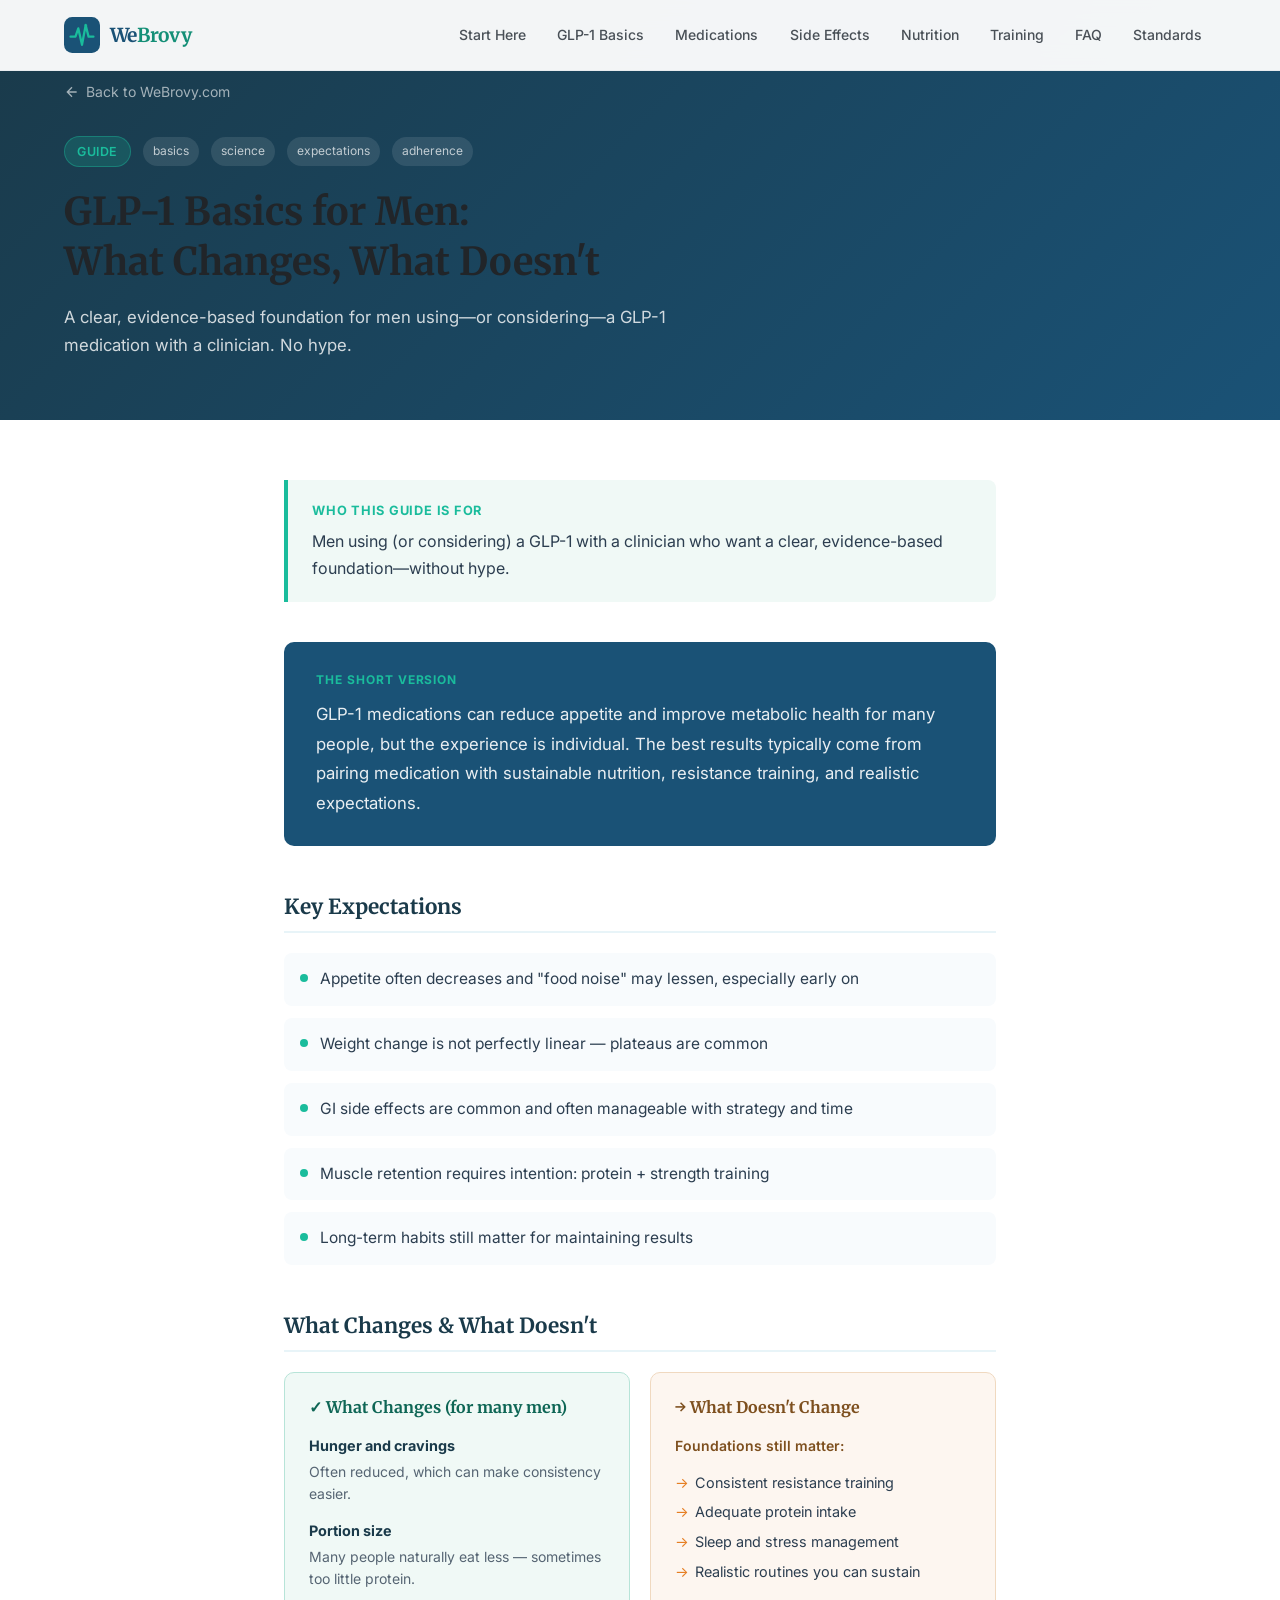
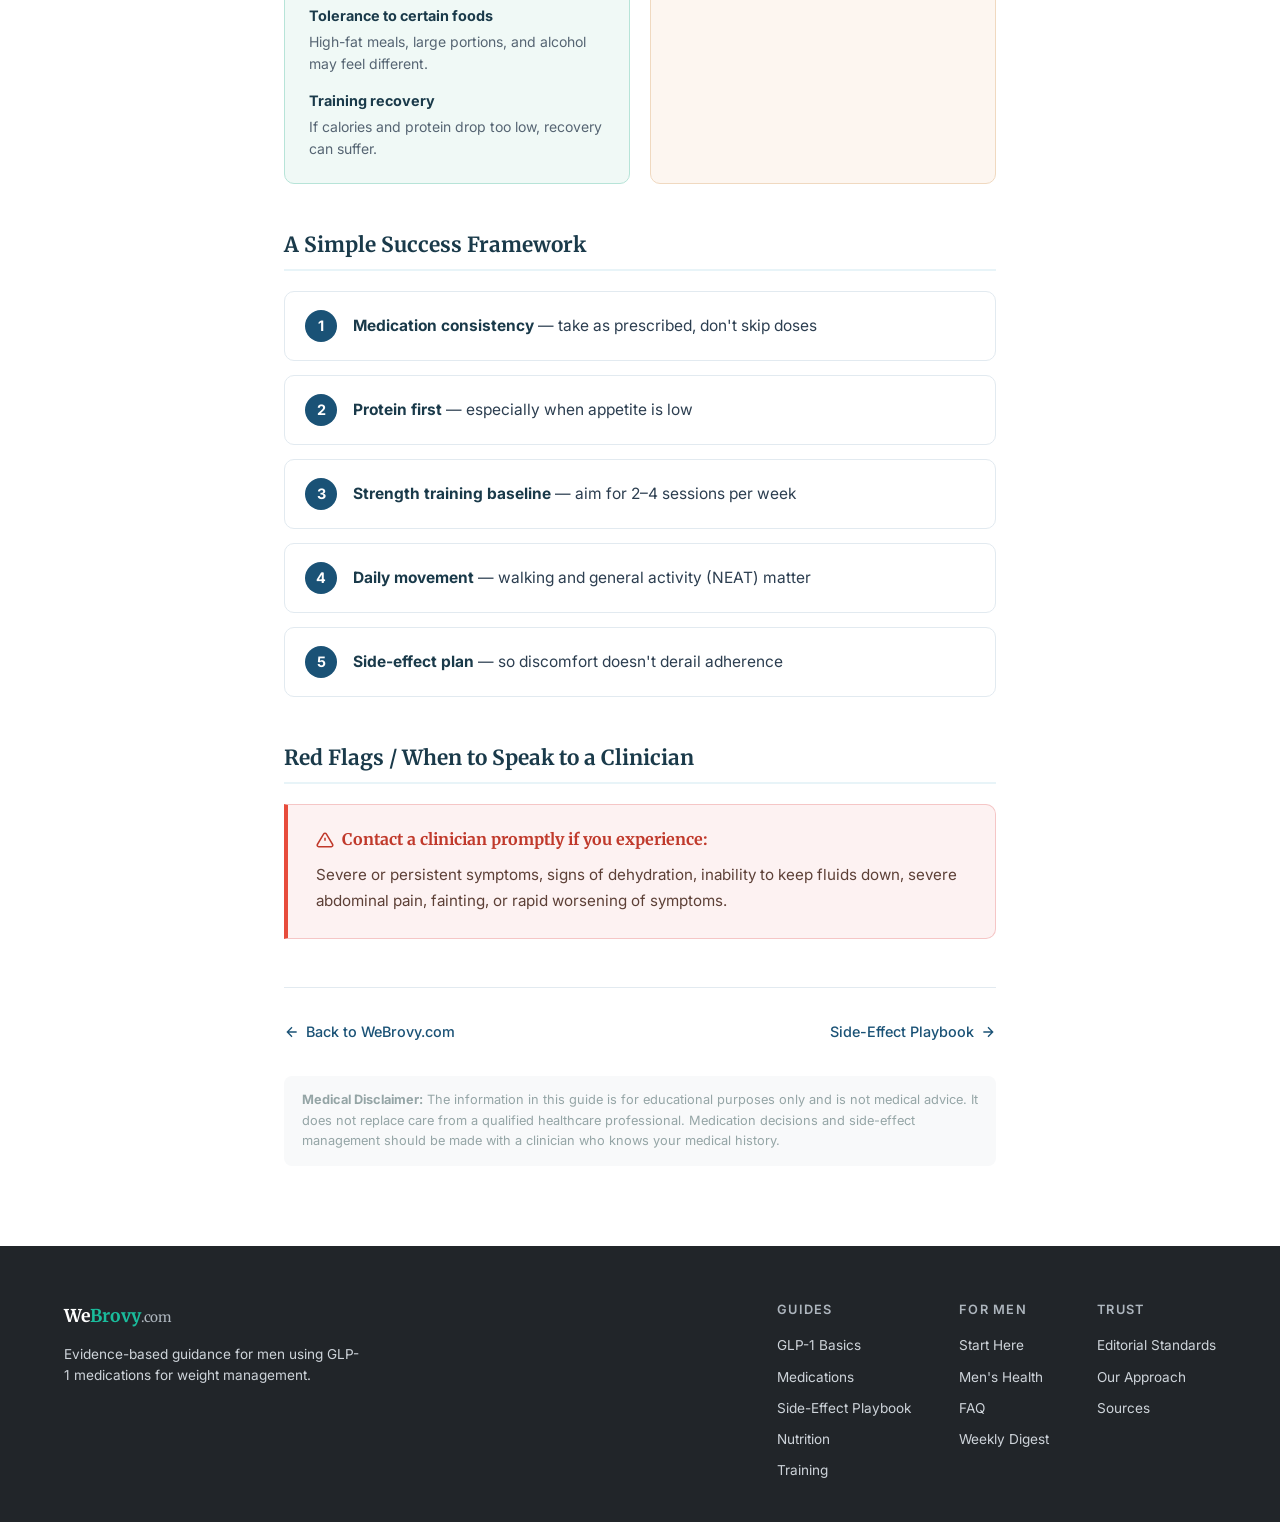
==== glp1-basics.html @ a16566c2 "added GLP-1 Basics guide page" ====
<!DOCTYPE html>
<html lang="en">
<head>
  <meta charset="UTF-8">
  <meta name="viewport" content="width=device-width, initial-scale=1.0">
  <title>GLP-1 Basics for Men: What Changes, What Doesn't | WeBrovy.com</title>
  <meta name="description" content="A clear, evidence-based guide for men on GLP-1 medications. Understand what to expect, what changes, what doesn't, and how to set yourself up for success.">
  <link rel="preconnect" href="https://fonts.googleapis.com">
  <link rel="preconnect" href="https://fonts.gstatic.com" crossorigin>
  <link href="https://fonts.googleapis.com/css2?family=Inter:wght@300;400;500;600;700&family=Merriweather:wght@400;700&display=swap" rel="stylesheet">
  <link rel="icon" type="image/svg+xml" href="favicon.svg">
  <link rel="stylesheet" href="styles.css">
  <style>
    /* Guide-specific styles */
    .guide-hero {
      background: linear-gradient(135deg, #1a3a4a 0%, #1a5276 100%);
      padding: 80px 0 60px;
      color: #fff;
    }
    .guide-hero .guide-meta {
      display: flex;
      gap: 12px;
      align-items: center;
      margin-bottom: 20px;
      flex-wrap: wrap;
    }
    .guide-category {
      background: rgba(26, 188, 156, 0.2);
      color: #1abc9c;
      border: 1px solid rgba(26, 188, 156, 0.4);
      padding: 4px 12px;
      border-radius: 20px;
      font-size: 0.78rem;
      font-weight: 600;
      text-transform: uppercase;
      letter-spacing: 0.05em;
    }
    .guide-tag {
      background: rgba(255,255,255,0.1);
      color: rgba(255,255,255,0.7);
      padding: 4px 10px;
      border-radius: 20px;
      font-size: 0.75rem;
    }
    .guide-hero h1 {
      font-family: 'Merriweather', serif;
      font-size: clamp(1.6rem, 4vw, 2.4rem);
      font-weight: 700;
      margin-bottom: 16px;
      line-height: 1.3;
    }
    .guide-hero .guide-subtitle {
      font-size: 1.05rem;
      color: rgba(255,255,255,0.8);
      max-width: 640px;
      line-height: 1.7;
    }
    .guide-back {
      display: inline-flex;
      align-items: center;
      gap: 6px;
      color: rgba(255,255,255,0.6);
      text-decoration: none;
      font-size: 0.875rem;
      margin-bottom: 32px;
      transition: color 0.2s;
    }
    .guide-back:hover { color: #1abc9c; }

    /* Guide body layout */
    .guide-body {
      max-width: 760px;
      margin: 0 auto;
      padding: 60px 24px 80px;
    }

    /* Who this is for box */
    .guide-audience {
      background: #f0f9f6;
      border-left: 4px solid #1abc9c;
      border-radius: 0 8px 8px 0;
      padding: 20px 24px;
      margin-bottom: 40px;
    }
    .guide-audience strong {
      display: block;
      font-size: 0.8rem;
      text-transform: uppercase;
      letter-spacing: 0.06em;
      color: #1abc9c;
      margin-bottom: 6px;
    }
    .guide-audience p {
      margin: 0;
      color: #2c3e50;
      font-size: 1rem;
      line-height: 1.7;
    }

    /* Short version / TL;DR box */
    .guide-tldr {
      background: #1a5276;
      color: #fff;
      border-radius: 10px;
      padding: 28px 32px;
      margin-bottom: 48px;
    }
    .guide-tldr .tldr-label {
      font-size: 0.75rem;
      font-weight: 700;
      text-transform: uppercase;
      letter-spacing: 0.08em;
      color: #1abc9c;
      margin-bottom: 10px;
    }
    .guide-tldr p {
      margin: 0;
      font-size: 1.05rem;
      line-height: 1.75;
      color: rgba(255,255,255,0.9);
    }

    /* Section headings within guide */
    .guide-section {
      margin-bottom: 48px;
    }
    .guide-section h2 {
      font-family: 'Merriweather', serif;
      font-size: 1.3rem;
      font-weight: 700;
      color: #1a3a4a;
      margin-bottom: 20px;
      padding-bottom: 10px;
      border-bottom: 2px solid #e8f4f8;
    }

    /* Key expectations list */
    .expectations-list {
      list-style: none;
      padding: 0;
      margin: 0;
      display: flex;
      flex-direction: column;
      gap: 12px;
    }
    .expectations-list li {
      display: flex;
      align-items: flex-start;
      gap: 12px;
      background: #f8fbfd;
      border-radius: 8px;
      padding: 14px 16px;
      font-size: 0.97rem;
      color: #2c3e50;
      line-height: 1.6;
    }
    .expectations-list li::before {
      content: '';
      width: 8px;
      height: 8px;
      background: #1abc9c;
      border-radius: 50%;
      margin-top: 7px;
      flex-shrink: 0;
    }

    /* What changes / what doesn't grid */
    .changes-grid {
      display: grid;
      grid-template-columns: 1fr 1fr;
      gap: 20px;
      margin-bottom: 0;
    }
    @media (max-width: 600px) {
      .changes-grid { grid-template-columns: 1fr; }
    }
    .change-card {
      border-radius: 10px;
      padding: 24px;
      border: 1px solid #e2eaf0;
    }
    .change-card.changes {
      background: #f0f9f6;
      border-color: #b7e4d8;
    }
    .change-card.doesnt {
      background: #fdf6f0;
      border-color: #f0d9c0;
    }
    .change-card h3 {
      font-size: 1rem;
      font-weight: 700;
      margin-bottom: 16px;
      color: #1a3a4a;
    }
    .change-card.changes h3 { color: #0e6655; }
    .change-card.doesnt h3 { color: #7d4f1e; }
    .change-item {
      margin-bottom: 14px;
    }
    .change-item:last-child { margin-bottom: 0; }
    .change-item strong {
      display: block;
      font-size: 0.9rem;
      color: #1a3a4a;
      margin-bottom: 3px;
    }
    .change-item p {
      margin: 0;
      font-size: 0.875rem;
      color: #566573;
      line-height: 1.55;
    }
    .doesnt-list {
      list-style: none;
      padding: 0;
      margin: 0;
      display: flex;
      flex-direction: column;
      gap: 8px;
    }
    .doesnt-list li {
      font-size: 0.9rem;
      color: #2c3e50;
      padding-left: 20px;
      position: relative;
      line-height: 1.5;
    }
    .doesnt-list li::before {
      content: '→';
      position: absolute;
      left: 0;
      color: #e67e22;
    }

    /* Success framework */
    .framework-steps {
      display: flex;
      flex-direction: column;
      gap: 14px;
    }
    .framework-step {
      display: flex;
      align-items: flex-start;
      gap: 16px;
      background: #fff;
      border: 1px solid #e2eaf0;
      border-radius: 10px;
      padding: 18px 20px;
      transition: border-color 0.2s, box-shadow 0.2s;
    }
    .framework-step:hover {
      border-color: #1abc9c;
      box-shadow: 0 2px 12px rgba(26,188,156,0.1);
    }
    .step-num {
      width: 32px;
      height: 32px;
      background: #1a5276;
      color: #fff;
      border-radius: 50%;
      display: flex;
      align-items: center;
      justify-content: center;
      font-weight: 700;
      font-size: 0.9rem;
      flex-shrink: 0;
    }
    .step-text {
      font-size: 0.97rem;
      color: #2c3e50;
      line-height: 1.6;
      padding-top: 4px;
    }
    .step-text strong {
      color: #1a3a4a;
    }

    /* Red flags box */
    .red-flags {
      background: #fdf2f2;
      border: 1px solid #f5c6c6;
      border-left: 4px solid #e74c3c;
      border-radius: 0 10px 10px 0;
      padding: 24px 28px;
      margin-top: 0;
    }
    .red-flags h3 {
      color: #c0392b;
      font-size: 1rem;
      font-weight: 700;
      margin-bottom: 12px;
      display: flex;
      align-items: center;
      gap: 8px;
    }
    .red-flags p {
      margin: 0;
      font-size: 0.95rem;
      color: #5d4037;
      line-height: 1.7;
    }

    /* Back to guides footer link */
    .guide-footer-nav {
      border-top: 1px solid #e2eaf0;
      padding-top: 32px;
      margin-top: 20px;
      display: flex;
      justify-content: space-between;
      align-items: center;
      flex-wrap: wrap;
      gap: 16px;
    }
    .guide-footer-nav a {
      color: #1a5276;
      text-decoration: none;
      font-size: 0.9rem;
      font-weight: 500;
      display: flex;
      align-items: center;
      gap: 6px;
    }
    .guide-footer-nav a:hover { color: #1abc9c; }
    .guide-disclaimer {
      font-size: 0.8rem;
      color: #95a5a6;
      background: #f8f9fa;
      border-radius: 8px;
      padding: 14px 18px;
      margin-top: 32px;
      line-height: 1.6;
    }
  </style>
</head>
<body>

  <!-- Navigation -->
  <nav class="nav" id="nav">
    <div class="nav-container">
      <a href="index.html" class="nav-logo">
        <svg class="logo-icon" viewBox="0 0 44 44" fill="none" xmlns="http://www.w3.org/2000/svg">
          <rect x="0" y="0" width="44" height="44" rx="10" fill="#1a5276"/>
          <path d="M8 24 L14 24 L17.5 14 L22 34 L26.5 10 L30 24 L36 24" stroke="#1abc9c" stroke-width="2.8" stroke-linecap="round" stroke-linejoin="round" fill="none"/>
          <circle cx="26.5" cy="10" r="2" fill="#1abc9c" opacity="0.4"/>
        </svg>
        <span class="nav-wordmark">We<em>Brovy</em></span>
      </a>
      <button class="nav-toggle" id="navToggle" aria-label="Toggle navigation">
        <span></span><span></span><span></span>
      </button>
      <ul class="nav-links" id="navLinks">
        <li><a href="index.html#start-here">Start Here</a></li>
        <li><a href="index.html#what-are-glp1s">GLP-1 Basics</a></li>
        <li><a href="index.html#medications">Medications</a></li>
        <li><a href="index.html#side-effects">Side Effects</a></li>
        <li><a href="index.html#nutrition">Nutrition</a></li>
        <li><a href="index.html#exercise">Training</a></li>
        <li><a href="index.html#faq">FAQ</a></li>
        <li><a href="index.html#editorial-standards">Standards</a></li>
      </ul>
    </div>
  </nav>

  <!-- Guide Hero -->
  <header class="guide-hero">
    <div class="container">
      <a href="index.html" class="guide-back">
        <svg width="16" height="16" viewBox="0 0 24 24" fill="none" stroke="currentColor" stroke-width="2"><path d="M19 12H5M12 5l-7 7 7 7"/></svg>
        Back to WeBrovy.com
      </a>
      <div class="guide-meta">
        <span class="guide-category">Guide</span>
        <span class="guide-tag">basics</span>
        <span class="guide-tag">science</span>
        <span class="guide-tag">expectations</span>
        <span class="guide-tag">adherence</span>
      </div>
      <h1>GLP-1 Basics for Men:<br>What Changes, What&nbsp;Doesn't</h1>
      <p class="guide-subtitle">A clear, evidence-based foundation for men using—or considering—a GLP-1 medication with a clinician. No hype.</p>
    </div>
  </header>

  <!-- Guide Body -->
  <main>
    <div class="guide-body">

      <!-- Who This Is For -->
      <div class="guide-audience">
        <strong>Who this guide is for</strong>
        <p>Men using (or considering) a GLP-1 with a clinician who want a clear, evidence-based foundation—without hype.</p>
      </div>

      <!-- The Short Version -->
      <div class="guide-tldr">
        <div class="tldr-label">The Short Version</div>
        <p>GLP-1 medications can reduce appetite and improve metabolic health for many people, but the experience is individual. The best results typically come from pairing medication with sustainable nutrition, resistance training, and realistic expectations.</p>
      </div>

      <!-- Key Expectations -->
      <div class="guide-section">
        <h2>Key Expectations</h2>
        <ul class="expectations-list">
          <li>Appetite often decreases and "food noise" may lessen, especially early on</li>
          <li>Weight change is not perfectly linear — plateaus are common</li>
          <li>GI side effects are common and often manageable with strategy and time</li>
          <li>Muscle retention requires intention: protein + strength training</li>
          <li>Long-term habits still matter for maintaining results</li>
        </ul>
      </div>

      <!-- What Changes / What Doesn't -->
      <div class="guide-section">
        <h2>What Changes &amp; What Doesn't</h2>
        <div class="changes-grid">
          <div class="change-card changes">
            <h3>✓ What Changes (for many men)</h3>
            <div class="change-item">
              <strong>Hunger and cravings</strong>
              <p>Often reduced, which can make consistency easier.</p>
            </div>
            <div class="change-item">
              <strong>Portion size</strong>
              <p>Many people naturally eat less — sometimes too little protein.</p>
            </div>
            <div class="change-item">
              <strong>Tolerance to certain foods</strong>
              <p>High-fat meals, large portions, and alcohol may feel different.</p>
            </div>
            <div class="change-item">
              <strong>Training recovery</strong>
              <p>If calories and protein drop too low, recovery can suffer.</p>
            </div>
          </div>
          <div class="change-card doesnt">
            <h3>→ What Doesn't Change</h3>
            <p style="font-size:0.875rem; color:#7d4f1e; margin-bottom:14px; font-weight:600;">Foundations still matter:</p>
            <ul class="doesnt-list">
              <li>Consistent resistance training</li>
              <li>Adequate protein intake</li>
              <li>Sleep and stress management</li>
              <li>Realistic routines you can sustain</li>
            </ul>
          </div>
        </div>
      </div>

      <!-- Success Framework -->
      <div class="guide-section">
        <h2>A Simple Success Framework</h2>
        <div class="framework-steps">
          <div class="framework-step">
            <div class="step-num">1</div>
            <div class="step-text"><strong>Medication consistency</strong> — take as prescribed, don't skip doses</div>
          </div>
          <div class="framework-step">
            <div class="step-num">2</div>
            <div class="step-text"><strong>Protein first</strong> — especially when appetite is low</div>
          </div>
          <div class="framework-step">
            <div class="step-num">3</div>
            <div class="step-text"><strong>Strength training baseline</strong> — aim for 2–4 sessions per week</div>
          </div>
          <div class="framework-step">
            <div class="step-num">4</div>
            <div class="step-text"><strong>Daily movement</strong> — walking and general activity (NEAT) matter</div>
          </div>
          <div class="framework-step">
            <div class="step-num">5</div>
            <div class="step-text"><strong>Side-effect plan</strong> — so discomfort doesn't derail adherence</div>
          </div>
        </div>
      </div>

      <!-- Red Flags -->
      <div class="guide-section">
        <h2>Red Flags / When to Speak to a Clinician</h2>
        <div class="red-flags">
          <h3>
            <svg width="18" height="18" viewBox="0 0 24 24" fill="none" stroke="currentColor" stroke-width="2"><path d="M10.29 3.86L1.82 18a2 2 0 0 0 1.71 3h16.94a2 2 0 0 0 1.71-3L13.71 3.86a2 2 0 0 0-3.42 0z"/><line x1="12" y1="9" x2="12" y2="13"/><line x1="12" y1="17" x2="12.01" y2="17"/></svg>
            Contact a clinician promptly if you experience:
          </h3>
          <p>Severe or persistent symptoms, signs of dehydration, inability to keep fluids down, severe abdominal pain, fainting, or rapid worsening of symptoms.</p>
        </div>
      </div>

      <!-- Footer nav -->
      <div class="guide-footer-nav">
        <a href="index.html">
          <svg width="16" height="16" viewBox="0 0 24 24" fill="none" stroke="currentColor" stroke-width="2"><path d="M19 12H5M12 5l-7 7 7 7"/></svg>
          Back to WeBrovy.com
        </a>
        <a href="index.html#side-effects">
          Side-Effect Playbook
          <svg width="16" height="16" viewBox="0 0 24 24" fill="none" stroke="currentColor" stroke-width="2"><path d="M5 12h14M12 5l7 7-7 7"/></svg>
        </a>
      </div>

      <!-- Disclaimer -->
      <div class="guide-disclaimer">
        <strong>Medical Disclaimer:</strong> The information in this guide is for educational purposes only and is not medical advice. It does not replace care from a qualified healthcare professional. Medication decisions and side-effect management should be made with a clinician who knows your medical history.
      </div>

    </div>
  </main>

  <!-- Footer -->
  <footer class="footer">
    <div class="container">
      <div class="footer-content">
        <div class="footer-brand">
          <span class="footer-logo">We<em>Brovy</em><small>.com</small></span>
          <p>Evidence-based guidance for men using GLP-1 medications for weight management.</p>
        </div>
        <div class="footer-links">
          <div class="footer-col">
            <h4>Guides</h4>
            <a href="index.html#what-are-glp1s">GLP-1 Basics</a>
            <a href="index.html#medications">Medications</a>
            <a href="index.html#side-effects">Side-Effect Playbook</a>
            <a href="index.html#nutrition">Nutrition</a>
            <a href="index.html#exercise">Training</a>
          </div>
          <div class="footer-col">
            <h4>For Men</h4>
            <a href="index.html#start-here">Start Here</a>
            <a href="index.html#mens-health">Men's Health</a>
            <a href="index.html#faq">FAQ</a>
            <a href="index.html#weekly-digest">Weekly Digest</a>
          </div>
          <div class="footer-col">
            <h4>Trust</h4>
            <a href="index.html#editorial-standards">Editorial Standards</a>
            <a href="index.html#our-approach">Our Approach</a>
            <a href="index.html#resources">Sources</a>
          </div>
        </div>
      </div>
    </div>
  </footer>

  <script>
    // Mobile nav toggle
    const navToggle = document.getElementById('navToggle');
    const navLinks = document.getElementById('navLinks');
    if (navToggle && navLinks) {
      navToggle.addEventListener('click', () => {
        navLinks.classList.toggle('active');
        navToggle.classList.toggle('active');
      });
    }
    // Sticky nav
    const nav = document.getElementById('nav');
    window.addEventListener('scroll', () => {
      nav.classList.toggle('scrolled', window.scrollY > 20);
    });
  </script>

</body>
</html>
---- styles.css ----
/* ===================================
   WeBrovy.com — Stylesheet
   Clinical, Clean, Approachable
   =================================== */

/* --- Reset & Base --- */
*, *::before, *::after {
  box-sizing: border-box;
  margin: 0;
  padding: 0;
}

:root {
  /* Primary palette — clinical blue with warm undertones */
  --primary: #1a5276;
  --primary-light: #2980b9;
  --primary-lighter: #d4e6f1;
  --primary-dark: #0e2f44;

  /* Accent — subtle teal for approachability */
  --accent: #148f77;
  --accent-light: #1abc9c;
  --accent-lighter: #d1f2eb;

  /* Neutrals */
  --white: #ffffff;
  --gray-50: #f8f9fa;
  --gray-100: #f1f3f5;
  --gray-200: #e9ecef;
  --gray-300: #dee2e6;
  --gray-400: #ced4da;
  --gray-500: #adb5bd;
  --gray-600: #6c757d;
  --gray-700: #495057;
  --gray-800: #343a40;
  --gray-900: #212529;

  /* Semantic */
  --success: #27ae60;
  --warning: #f39c12;
  --danger: #c0392b;
  --info: #2980b9;

  /* Badges */
  --badge-diabetes: #2980b9;
  --badge-weight: #27ae60;
  --badge-dual: #8e44ad;

  /* Typography */
  --font-body: 'Inter', -apple-system, BlinkMacSystemFont, 'Segoe UI', sans-serif;
  --font-heading: 'Merriweather', Georgia, serif;

  /* Spacing */
  --section-padding: 5rem;
  --container-max: 1200px;
  --border-radius: 8px;
  --border-radius-lg: 12px;

  /* Shadows */
  --shadow-sm: 0 1px 3px rgba(0,0,0,0.06), 0 1px 2px rgba(0,0,0,0.04);
  --shadow-md: 0 4px 12px rgba(0,0,0,0.07), 0 2px 4px rgba(0,0,0,0.04);
  --shadow-lg: 0 10px 30px rgba(0,0,0,0.08), 0 4px 8px rgba(0,0,0,0.04);
  --shadow-xl: 0 20px 50px rgba(0,0,0,0.1);

  /* Transitions */
  --transition: 0.2s ease;
}

html {
  scroll-behavior: smooth;
  scroll-padding-top: 80px;
}

body {
  font-family: var(--font-body);
  font-size: 16px;
  line-height: 1.7;
  color: var(--gray-800);
  background-color: var(--white);
  -webkit-font-smoothing: antialiased;
  -moz-osx-font-smoothing: grayscale;
}

h1, h2, h3, h4, h5, h6 {
  font-family: var(--font-heading);
  color: var(--gray-900);
  line-height: 1.3;
}

a {
  color: var(--primary-light);
  text-decoration: none;
  transition: color var(--transition);
}

a:hover {
  color: var(--primary);
}

img {
  max-width: 100%;
  height: auto;
}

.container {
  max-width: var(--container-max);
  margin: 0 auto;
  padding: 0 1.5rem;
}

/* --- Navigation --- */
.nav {
  position: fixed;
  top: 0;
  left: 0;
  right: 0;
  z-index: 1000;
  background: rgba(255, 255, 255, 0.95);
  backdrop-filter: blur(12px);
  -webkit-backdrop-filter: blur(12px);
  border-bottom: 1px solid var(--gray-200);
  transition: all var(--transition);
}

.nav.scrolled {
  box-shadow: var(--shadow-sm);
}

.nav-container {
  max-width: var(--container-max);
  margin: 0 auto;
  padding: 0 1.5rem;
  display: flex;
  align-items: center;
  justify-content: space-between;
  height: 70px;
}

.nav-logo {
  display: flex;
  align-items: center;
  gap: 0.6rem;
  font-family: var(--font-heading);
  font-weight: 700;
  font-size: 1.15rem;
  color: var(--primary);
  text-decoration: none;
}

.nav-wordmark {
  font-family: var(--font-heading);
  font-weight: 700;
  font-size: 1.2rem;
  color: var(--primary);
  letter-spacing: -0.3px;
}

.nav-wordmark em {
  font-style: normal;
  color: var(--accent);
}

.nav-logo small {
  font-weight: 400;
  color: var(--gray-600);
  font-size: 0.85rem;
}

.logo-icon {
  width: 36px;
  height: 36px;
  flex-shrink: 0;
}

.nav-links {
  display: flex;
  list-style: none;
  gap: 0.25rem;
}

.nav-links a {
  padding: 0.5rem 0.85rem;
  font-size: 0.875rem;
  font-weight: 500;
  color: var(--gray-700);
  border-radius: 6px;
  transition: all var(--transition);
}

.nav-links a:hover {
  color: var(--primary);
  background-color: var(--primary-lighter);
}

.nav-toggle {
  display: none;
  flex-direction: column;
  gap: 5px;
  background: none;
  border: none;
  cursor: pointer;
  padding: 4px;
}

.nav-toggle span {
  display: block;
  width: 24px;
  height: 2px;
  background: var(--gray-700);
  border-radius: 2px;
  transition: all var(--transition);
}

/* --- Hero --- */
.hero {
  position: relative;
  padding: 10rem 0 6rem;
  overflow: hidden;
  background: linear-gradient(135deg, var(--primary-dark) 0%, var(--primary) 50%, #1a6e5e 100%);
  color: var(--white);
}

.hero-bg {
  position: absolute;
  inset: 0;
  background-image:
    radial-gradient(ellipse at 20% 50%, rgba(26, 188, 156, 0.15) 0%, transparent 60%),
    radial-gradient(ellipse at 80% 20%, rgba(41, 128, 185, 0.2) 0%, transparent 50%);
}

.hero-content {
  position: relative;
  max-width: 800px;
}

.hero-badge {
  display: inline-block;
  padding: 0.4rem 1rem;
  background: rgba(255, 255, 255, 0.12);
  border: 1px solid rgba(255, 255, 255, 0.2);
  border-radius: 50px;
  font-size: 0.8rem;
  font-weight: 500;
  letter-spacing: 0.03em;
  margin-bottom: 1.5rem;
  backdrop-filter: blur(4px);
}

.hero h1 {
  font-size: 3rem;
  font-weight: 700;
  color: var(--white);
  margin-bottom: 1.25rem;
  line-height: 1.15;
}

.hero-subtitle {
  font-size: 1.2rem;
  line-height: 1.7;
  color: rgba(255, 255, 255, 0.85);
  margin-bottom: 2rem;
  max-width: 600px;
}

.hero-actions {
  display: flex;
  gap: 1rem;
  margin-bottom: 3.5rem;
}

.btn {
  display: inline-flex;
  align-items: center;
  padding: 0.8rem 1.75rem;
  font-size: 0.95rem;
  font-weight: 600;
  border-radius: var(--border-radius);
  transition: all var(--transition);
  cursor: pointer;
  border: 2px solid transparent;
  font-family: var(--font-body);
  text-decoration: none;
}

.btn-primary {
  background: var(--white);
  color: var(--primary);
}

.btn-primary:hover {
  background: var(--gray-100);
  color: var(--primary-dark);
  transform: translateY(-1px);
  box-shadow: var(--shadow-lg);
}

.btn-outline {
  background: transparent;
  color: var(--white);
  border-color: rgba(255, 255, 255, 0.4);
}

.btn-outline:hover {
  background: rgba(255, 255, 255, 0.1);
  border-color: rgba(255, 255, 255, 0.7);
  color: var(--white);
}

.hero-stats {
  display: flex;
  align-items: center;
  gap: 2rem;
  padding-top: 2rem;
  border-top: 1px solid rgba(255, 255, 255, 0.15);
}

.stat {
  display: flex;
  flex-direction: column;
}

.stat-number {
  font-family: var(--font-heading);
  font-size: 1.75rem;
  font-weight: 700;
  color: var(--white);
}

.stat-label {
  font-size: 0.8rem;
  color: rgba(255, 255, 255, 0.65);
  margin-top: 0.15rem;
}

.stat-divider {
  width: 1px;
  height: 40px;
  background: rgba(255, 255, 255, 0.15);
}

/* --- Trust Bar --- */
.trust-bar {
  background: var(--gray-50);
  border-bottom: 1px solid var(--gray-200);
  padding: 1.25rem 0;
}

.trust-items {
  display: flex;
  justify-content: center;
  gap: 2.5rem;
  flex-wrap: wrap;
}

.trust-item {
  display: flex;
  align-items: center;
  gap: 0.5rem;
  font-size: 0.85rem;
  font-weight: 500;
  color: var(--gray-700);
}

.trust-item svg {
  width: 18px;
  height: 18px;
  color: var(--accent);
  flex-shrink: 0;
}

/* --- Section Base --- */
.section {
  padding: var(--section-padding) 0;
}

.section-alt {
  background: var(--gray-50);
}

.section-header {
  text-align: center;
  margin-bottom: 3.5rem;
  max-width: 700px;
  margin-left: auto;
  margin-right: auto;
}

.section-label {
  display: inline-block;
  font-size: 0.8rem;
  font-weight: 600;
  text-transform: uppercase;
  letter-spacing: 0.1em;
  color: var(--accent);
  margin-bottom: 0.75rem;
}

.section-header h2 {
  font-size: 2.25rem;
  margin-bottom: 1rem;
}

.section-intro {
  font-size: 1.05rem;
  color: var(--gray-600);
  line-height: 1.8;
}

/* --- Info Grid (What Are GLP-1s) --- */
.info-grid {
  display: grid;
  grid-template-columns: 1fr 1fr;
  gap: 1.5rem;
  margin-bottom: 2rem;
}

.info-card {
  background: var(--white);
  border: 1px solid var(--gray-200);
  border-radius: var(--border-radius-lg);
  padding: 2rem;
  transition: all var(--transition);
}

.info-card:hover {
  border-color: var(--gray-300);
  box-shadow: var(--shadow-md);
}

.info-card.featured {
  grid-column: 1 / -1;
  background: linear-gradient(135deg, var(--primary-dark) 0%, var(--primary) 100%);
  color: var(--white);
  border: none;
}

.info-card.featured h3 {
  color: var(--white);
}

.info-card-icon {
  width: 44px;
  height: 44px;
  border-radius: 10px;
  display: flex;
  align-items: center;
  justify-content: center;
  margin-bottom: 1.25rem;
  background: rgba(255, 255, 255, 0.15);
}

.info-card-icon svg {
  width: 22px;
  height: 22px;
}

.info-card-icon.blue {
  background: var(--primary-lighter);
  color: var(--primary);
}

.info-card-icon.green {
  background: var(--accent-lighter);
  color: var(--accent);
}

.info-card h3 {
  font-size: 1.3rem;
  margin-bottom: 0.75rem;
}

.info-card p {
  line-height: 1.8;
  margin-bottom: 0.75rem;
}

.info-card.featured p {
  color: rgba(255, 255, 255, 0.85);
}

.check-list {
  list-style: none;
  padding: 0;
}

.check-list li {
  position: relative;
  padding-left: 1.6rem;
  margin-bottom: 0.6rem;
  line-height: 1.6;
}

.check-list li::before {
  content: '';
  position: absolute;
  left: 0;
  top: 0.45rem;
  width: 8px;
  height: 8px;
  border-radius: 50%;
  background: var(--accent);
}

.info-card.featured .check-list li::before {
  background: var(--accent-light);
}

/* --- Callout --- */
.callout {
  display: flex;
  gap: 1.25rem;
  padding: 1.5rem 2rem;
  background: var(--primary-lighter);
  border-left: 4px solid var(--primary-light);
  border-radius: 0 var(--border-radius) var(--border-radius) 0;
  margin-top: 2rem;
}

.callout-icon {
  flex-shrink: 0;
  width: 24px;
  height: 24px;
  color: var(--primary);
  margin-top: 0.15rem;
}

.callout-icon svg {
  width: 24px;
  height: 24px;
}

.callout strong {
  display: block;
  margin-bottom: 0.4rem;
  color: var(--primary-dark);
}

.callout p {
  font-size: 0.92rem;
  color: var(--gray-700);
  line-height: 1.7;
}

.callout-warning {
  background: #fef9e7;
  border-left-color: var(--warning);
}

.callout-warning .callout-icon {
  color: var(--warning);
}

.callout-warning strong {
  color: #7d6608;
}

/* --- Medication Cards --- */
.med-grid {
  display: grid;
  grid-template-columns: repeat(2, 1fr);
  gap: 1.5rem;
  margin-bottom: 2rem;
}

.med-card {
  background: var(--white);
  border: 1px solid var(--gray-200);
  border-radius: var(--border-radius-lg);
  overflow: hidden;
  transition: all var(--transition);
}

.med-card:hover {
  border-color: var(--gray-300);
  box-shadow: var(--shadow-md);
}

.med-header {
  display: flex;
  justify-content: space-between;
  align-items: flex-start;
  padding: 1.5rem 1.75rem 1rem;
  gap: 1rem;
}

.med-header h3 {
  font-size: 1.15rem;
  margin-bottom: 0.2rem;
}

.med-brand {
  font-size: 0.82rem;
  color: var(--gray-600);
  font-style: italic;
}

.med-badge {
  display: inline-block;
  padding: 0.25rem 0.7rem;
  font-size: 0.72rem;
  font-weight: 600;
  border-radius: 50px;
  white-space: nowrap;
  flex-shrink: 0;
}

.med-badge.diabetes {
  background: #d4e6f1;
  color: var(--badge-diabetes);
}

.med-badge.weight {
  background: #d5f5e3;
  color: var(--badge-weight);
}

.med-badge.dual {
  background: #e8daef;
  color: var(--badge-dual);
}

.med-body {
  padding: 0 1.75rem 1.5rem;
}

.med-detail {
  display: flex;
  gap: 0.75rem;
  padding: 0.6rem 0;
  border-bottom: 1px solid var(--gray-100);
  font-size: 0.88rem;
  line-height: 1.5;
}

.med-detail:last-child {
  border-bottom: none;
}

.med-detail-label {
  font-weight: 600;
  color: var(--gray-700);
  min-width: 110px;
  flex-shrink: 0;
  font-size: 0.82rem;
}

/* --- Side Effects --- */
.side-effects-grid {
  display: grid;
  grid-template-columns: repeat(3, 1fr);
  gap: 1.5rem;
}

.se-card {
  background: var(--white);
  border: 1px solid var(--gray-200);
  border-radius: var(--border-radius-lg);
  padding: 1.75rem;
  transition: all var(--transition);
}

.se-card:hover {
  box-shadow: var(--shadow-md);
}

.se-severity {
  display: inline-block;
  padding: 0.2rem 0.65rem;
  font-size: 0.7rem;
  font-weight: 600;
  border-radius: 50px;
  margin-bottom: 0.75rem;
  text-transform: uppercase;
  letter-spacing: 0.05em;
}

.se-severity.mild {
  background: #d5f5e3;
  color: #1e8449;
}

.se-severity.moderate {
  background: #fef9e7;
  color: #9a7d0a;
}

.se-severity.serious {
  background: #fdedec;
  color: var(--danger);
}

.se-card h4 {
  font-size: 1.05rem;
  margin-bottom: 0.5rem;
  font-family: var(--font-body);
  font-weight: 600;
}

.se-card p {
  font-size: 0.9rem;
  color: var(--gray-600);
  margin-bottom: 1rem;
  line-height: 1.6;
}

.se-management {
  font-size: 0.85rem;
  line-height: 1.6;
  padding: 0.85rem 1rem;
  background: var(--gray-50);
  border-radius: var(--border-radius);
  color: var(--gray-700);
}

.se-management strong {
  color: var(--gray-800);
}

/* --- Men's Health --- */
.mens-health-grid {
  display: grid;
  grid-template-columns: repeat(2, 1fr);
  gap: 1.5rem;
}

.mh-card {
  background: var(--white);
  border: 1px solid var(--gray-200);
  border-radius: var(--border-radius-lg);
  padding: 2rem;
  transition: all var(--transition);
}

.mh-card:hover {
  border-color: var(--gray-300);
  box-shadow: var(--shadow-md);
}

.mh-card h3 {
  font-size: 1.2rem;
  margin-bottom: 0.75rem;
  color: var(--primary-dark);
}

.mh-card p {
  font-size: 0.92rem;
  line-height: 1.75;
  color: var(--gray-700);
  margin-bottom: 1rem;
}

.mh-evidence {
  font-size: 0.85rem;
  line-height: 1.65;
  padding: 1rem 1.25rem;
  background: var(--primary-lighter);
  border-radius: var(--border-radius);
  margin-bottom: 0.75rem;
  color: var(--gray-800);
}

.mh-evidence strong {
  color: var(--primary);
}

.mh-note {
  font-size: 0.85rem;
  line-height: 1.65;
  padding: 1rem 1.25rem;
  background: var(--accent-lighter);
  border-radius: var(--border-radius);
  color: var(--gray-800);
}

.mh-note strong {
  color: var(--accent);
}

/* --- Nutrition --- */
.nutrition-priorities {
  display: flex;
  flex-direction: column;
  gap: 1.5rem;
  margin-bottom: 3rem;
}

.priority-card {
  display: flex;
  gap: 2rem;
  background: var(--white);
  border: 1px solid var(--gray-200);
  border-radius: var(--border-radius-lg);
  padding: 2rem;
  transition: all var(--transition);
}

.priority-card:hover {
  border-color: var(--gray-300);
  box-shadow: var(--shadow-md);
}

.priority-number {
  width: 48px;
  height: 48px;
  min-width: 48px;
  border-radius: 50%;
  background: var(--primary);
  color: var(--white);
  display: flex;
  align-items: center;
  justify-content: center;
  font-family: var(--font-heading);
  font-size: 1.25rem;
  font-weight: 700;
  margin-top: 0.25rem;
}

.priority-content h3 {
  font-size: 1.2rem;
  margin-bottom: 0.6rem;
}

.priority-content p {
  font-size: 0.92rem;
  line-height: 1.75;
  color: var(--gray-700);
  margin-bottom: 1rem;
}

.target-box {
  display: flex;
  flex-wrap: wrap;
  gap: 1rem;
  margin-bottom: 1rem;
}

.target {
  flex: 1;
  min-width: 200px;
  padding: 0.85rem 1rem;
  background: var(--gray-50);
  border: 1px solid var(--gray-200);
  border-radius: var(--border-radius);
}

.target-label {
  display: block;
  font-size: 0.75rem;
  font-weight: 600;
  text-transform: uppercase;
  letter-spacing: 0.05em;
  color: var(--gray-500);
  margin-bottom: 0.25rem;
}

.target-value {
  display: block;
  font-size: 0.92rem;
  font-weight: 600;
  color: var(--primary-dark);
}

.food-list {
  font-size: 0.88rem;
  line-height: 1.6;
  padding: 0.85rem 1rem;
  background: var(--accent-lighter);
  border-radius: var(--border-radius);
  color: var(--gray-800);
}

/* --- Sample Day --- */
.sample-day {
  background: var(--white);
  border: 1px solid var(--gray-200);
  border-radius: var(--border-radius-lg);
  padding: 2rem;
}

.sample-day h3 {
  font-size: 1.15rem;
  margin-bottom: 1.5rem;
  text-align: center;
}

.meals-grid {
  display: grid;
  grid-template-columns: repeat(5, 1fr);
  gap: 1rem;
}

.meal {
  padding: 1.25rem;
  background: var(--gray-50);
  border-radius: var(--border-radius);
  text-align: center;
  display: flex;
  flex-direction: column;
  gap: 0.5rem;
}

.meal-label {
  font-size: 0.75rem;
  font-weight: 600;
  text-transform: uppercase;
  letter-spacing: 0.05em;
  color: var(--primary);
}

.meal-desc {
  font-size: 0.85rem;
  color: var(--gray-700);
  line-height: 1.5;
  flex: 1;
}

.meal-macros {
  font-size: 0.78rem;
  font-weight: 600;
  color: var(--accent);
}

/* --- Exercise Section --- */
.exercise-pillars {
  display: grid;
  grid-template-columns: repeat(3, 1fr);
  gap: 1.5rem;
  margin-bottom: 2rem;
}

.pillar {
  background: var(--white);
  border: 1px solid var(--gray-200);
  border-radius: var(--border-radius-lg);
  overflow: hidden;
  transition: all var(--transition);
}

.pillar:hover {
  box-shadow: var(--shadow-md);
}

.pillar-header {
  padding: 1.5rem;
  display: flex;
  flex-direction: column;
  align-items: center;
  text-align: center;
  gap: 0.5rem;
}

.pillar-header svg {
  width: 28px;
  height: 28px;
}

.pillar-header h3 {
  font-size: 1.1rem;
  color: var(--white);
}

.pillar-header.resistance {
  background: linear-gradient(135deg, var(--primary-dark), var(--primary));
  color: var(--white);
}

.pillar-header.cardio {
  background: linear-gradient(135deg, #1a6e5e, var(--accent));
  color: var(--white);
}

.pillar-header.flexibility {
  background: linear-gradient(135deg, #5b2c6f, #8e44ad);
  color: var(--white);
}

.pillar-priority {
  font-size: 0.72rem;
  font-weight: 600;
  text-transform: uppercase;
  letter-spacing: 0.08em;
  opacity: 0.8;
}

.pillar-body {
  padding: 1.5rem;
}

.pillar-body p {
  font-size: 0.9rem;
  line-height: 1.7;
  color: var(--gray-700);
  margin-bottom: 1.25rem;
}

.exercise-rx {
  background: var(--gray-50);
  border-radius: var(--border-radius);
  padding: 1.25rem;
  margin-bottom: 1rem;
}

.exercise-rx h4 {
  font-size: 0.82rem;
  font-weight: 600;
  text-transform: uppercase;
  letter-spacing: 0.05em;
  color: var(--gray-500);
  margin-bottom: 0.75rem;
  font-family: var(--font-body);
}

.exercise-rx ul {
  list-style: none;
  padding: 0;
}

.exercise-rx li {
  font-size: 0.85rem;
  line-height: 1.6;
  padding: 0.3rem 0;
  color: var(--gray-700);
}

.exercise-rx li strong {
  color: var(--gray-800);
}

.exercise-note {
  font-size: 0.85rem;
  line-height: 1.6;
  padding: 0.85rem 1rem;
  background: var(--primary-lighter);
  border-radius: var(--border-radius);
  color: var(--gray-700);
}

.exercise-note strong {
  color: var(--primary);
}

/* --- FAQ --- */
.faq-list {
  max-width: 800px;
  margin: 0 auto;
}

.faq-item {
  border: 1px solid var(--gray-200);
  border-radius: var(--border-radius-lg);
  margin-bottom: 0.75rem;
  overflow: hidden;
  transition: all var(--transition);
}

.faq-item:hover {
  border-color: var(--gray-300);
}

.faq-item[open] {
  box-shadow: var(--shadow-sm);
  border-color: var(--primary-lighter);
}

.faq-item summary {
  padding: 1.25rem 1.5rem;
  font-family: var(--font-heading);
  font-size: 1rem;
  font-weight: 600;
  color: var(--gray-800);
  cursor: pointer;
  list-style: none;
  display: flex;
  justify-content: space-between;
  align-items: center;
  transition: all var(--transition);
}

.faq-item summary::-webkit-details-marker {
  display: none;
}

.faq-item summary::after {
  content: '+';
  font-size: 1.25rem;
  font-weight: 300;
  color: var(--gray-500);
  transition: all var(--transition);
  flex-shrink: 0;
  margin-left: 1rem;
}

.faq-item[open] summary::after {
  content: '\2212';
  color: var(--primary);
}

.faq-item summary:hover {
  color: var(--primary);
}

.faq-answer {
  padding: 0 1.5rem 1.5rem;
}

.faq-answer p {
  font-size: 0.92rem;
  line-height: 1.8;
  color: var(--gray-700);
  margin-bottom: 0.75rem;
}

.faq-answer p:last-child {
  margin-bottom: 0;
}

/* --- Resources --- */
.resources-grid {
  display: grid;
  grid-template-columns: repeat(2, 1fr);
  gap: 1.5rem;
}

.resource-card {
  background: var(--white);
  border: 1px solid var(--gray-200);
  border-radius: var(--border-radius-lg);
  padding: 1.75rem;
}

.resource-card h4 {
  font-size: 1rem;
  margin-bottom: 1.25rem;
  padding-bottom: 0.75rem;
  border-bottom: 2px solid var(--primary-lighter);
  color: var(--primary-dark);
  font-family: var(--font-body);
  font-weight: 600;
}

.resource-list {
  list-style: none;
  padding: 0;
}

.resource-list li {
  padding: 0.6rem 0;
  border-bottom: 1px solid var(--gray-100);
  display: flex;
  flex-direction: column;
  gap: 0.15rem;
}

.resource-list li:last-child {
  border-bottom: none;
}

.resource-list strong {
  font-size: 0.88rem;
  color: var(--gray-800);
}

.resource-list span {
  font-size: 0.8rem;
  color: var(--gray-600);
}

/* --- Disclaimer --- */
.disclaimer-section {
  padding: 3rem 0;
  background: var(--gray-100);
  border-top: 1px solid var(--gray-200);
}

.disclaimer {
  max-width: 800px;
  margin: 0 auto;
  text-align: center;
}

.disclaimer h3 {
  font-size: 1rem;
  font-family: var(--font-body);
  font-weight: 600;
  margin-bottom: 1rem;
  color: var(--gray-700);
}

.disclaimer p {
  font-size: 0.82rem;
  line-height: 1.7;
  color: var(--gray-600);
  margin-bottom: 0.75rem;
}

/* --- Footer --- */
.footer {
  background: var(--gray-900);
  color: var(--gray-400);
  padding: 3.5rem 0 0;
}

.footer-content {
  display: flex;
  justify-content: space-between;
  gap: 3rem;
  padding-bottom: 2.5rem;
}

.footer-brand {
  max-width: 300px;
}

.footer-logo {
  font-family: var(--font-heading);
  font-weight: 700;
  font-size: 1.1rem;
  color: var(--white);
  margin-bottom: 0.75rem;
  display: block;
  letter-spacing: -0.3px;
}

.footer-logo em {
  font-style: normal;
  color: var(--accent-light);
}

.footer-logo small {
  font-weight: 400;
  color: var(--gray-500);
  font-size: 0.85rem;
}

.footer-brand p {
  font-size: 0.85rem;
  line-height: 1.6;
}

.footer-links {
  display: flex;
  gap: 3rem;
}

.footer-col {
  display: flex;
  flex-direction: column;
  gap: 0.5rem;
}

.footer-col h4 {
  font-size: 0.8rem;
  font-weight: 600;
  text-transform: uppercase;
  letter-spacing: 0.1em;
  color: var(--gray-500);
  margin-bottom: 0.5rem;
  font-family: var(--font-body);
}

.footer-col a {
  font-size: 0.85rem;
  color: var(--gray-400);
  transition: color var(--transition);
}

.footer-col a:hover {
  color: var(--white);
}

.footer-bottom {
  padding: 1.5rem 0;
  border-top: 1px solid rgba(255, 255, 255, 0.08);
  text-align: center;
}

.footer-bottom p {
  font-size: 0.78rem;
  color: var(--gray-600);
}

/* --- Start Here Section --- */
.start-here-grid {
  display: grid;
  grid-template-columns: repeat(2, 1fr);
  gap: 1.5rem;
}

.sh-card {
  background: var(--white);
  border: 1px solid var(--gray-200);
  border-radius: var(--border-radius-lg);
  padding: 2rem;
  transition: all var(--transition);
}

.sh-card:hover {
  border-color: var(--gray-300);
  box-shadow: var(--shadow-md);
}

.sh-card h3 {
  font-size: 1.15rem;
  margin-bottom: 1rem;
  color: var(--primary-dark);
}

.sh-card-not {
  background: var(--gray-50);
  border-color: var(--gray-300);
}

.check-list-x {
  list-style: none;
  padding: 0;
}

.check-list-x li {
  position: relative;
  padding-left: 1.6rem;
  margin-bottom: 0.6rem;
  line-height: 1.6;
  color: var(--gray-700);
}

.check-list-x li::before {
  content: '\2715';
  position: absolute;
  left: 0;
  top: 0;
  color: var(--danger);
  font-weight: 700;
  font-size: 0.85rem;
}

.numbered-list {
  padding-left: 1.25rem;
}

.numbered-list li {
  margin-bottom: 0.6rem;
  line-height: 1.6;
  color: var(--gray-700);
  font-size: 0.92rem;
}

.numbered-list a {
  font-weight: 500;
}

/* --- What You'll Find Here --- */
.find-here-grid {
  display: grid;
  grid-template-columns: repeat(3, 1fr);
  gap: 1.5rem;
}

.fh-card {
  background: var(--white);
  border: 1px solid var(--gray-200);
  border-radius: var(--border-radius-lg);
  padding: 2rem;
  transition: all var(--transition);
}

.fh-card:hover {
  border-color: var(--gray-300);
  box-shadow: var(--shadow-md);
}

.fh-icon {
  width: 44px;
  height: 44px;
  border-radius: 10px;
  display: flex;
  align-items: center;
  justify-content: center;
  margin-bottom: 1.25rem;
  background: var(--primary-lighter);
  color: var(--primary);
}

.fh-icon svg {
  width: 22px;
  height: 22px;
}

.fh-card h3 {
  font-size: 1.2rem;
  margin-bottom: 0.6rem;
}

.fh-card p {
  font-size: 0.92rem;
  line-height: 1.75;
  color: var(--gray-700);
  margin-bottom: 1rem;
}

.fh-topics {
  display: flex;
  flex-wrap: wrap;
  gap: 0.4rem;
}

.fh-topic {
  display: inline-block;
  padding: 0.2rem 0.6rem;
  font-size: 0.75rem;
  font-weight: 500;
  background: var(--accent-lighter);
  color: var(--accent);
  border-radius: 50px;
}

.fh-link {
  font-size: 0.88rem;
  font-weight: 600;
  color: var(--primary-light);
}

.fh-link:hover {
  color: var(--primary-dark);
}

.evidence-grades-mini {
  font-size: 0.82rem;
  line-height: 1.8;
  color: var(--gray-600);
}

.eg-mini {
  display: inline-block;
  padding: 0.1rem 0.5rem;
  font-size: 0.7rem;
  font-weight: 700;
  border-radius: 4px;
  margin-right: 0.25rem;
}

.eg-mini.a {
  background: #d5f5e3;
  color: #1e8449;
}

.eg-mini.b {
  background: #d4e6f1;
  color: var(--primary);
}

.eg-mini.c {
  background: #fef9e7;
  color: #9a7d0a;
}

/* --- Our Approach --- */
.approach-grid {
  display: grid;
  grid-template-columns: repeat(4, 1fr);
  gap: 1.5rem;
  margin-bottom: 1.5rem;
}

.approach-card {
  background: var(--white);
  border: 1px solid var(--gray-200);
  border-radius: var(--border-radius-lg);
  padding: 1.75rem;
  text-align: center;
  transition: all var(--transition);
}

.approach-card:hover {
  border-color: var(--gray-300);
  box-shadow: var(--shadow-md);
}

.approach-number {
  width: 36px;
  height: 36px;
  border-radius: 50%;
  background: var(--accent);
  color: var(--white);
  display: inline-flex;
  align-items: center;
  justify-content: center;
  font-family: var(--font-heading);
  font-size: 1rem;
  font-weight: 700;
  margin-bottom: 1rem;
}

.approach-card h4 {
  font-size: 1rem;
  margin-bottom: 0.5rem;
  font-family: var(--font-body);
  font-weight: 600;
}

.approach-card p {
  font-size: 0.88rem;
  line-height: 1.6;
  color: var(--gray-600);
}

.approach-cta {
  text-align: center;
}

.btn-text {
  font-size: 0.92rem;
  font-weight: 600;
  color: var(--primary-light);
  transition: color var(--transition);
}

.btn-text:hover {
  color: var(--primary-dark);
}

/* --- Side Effect Clinician Note --- */
.se-clinician {
  font-size: 0.85rem;
  line-height: 1.6;
  padding: 0.85rem 1rem;
  background: #fdedec;
  border-radius: var(--border-radius);
  color: var(--gray-700);
  margin-top: 0.5rem;
  border-left: 3px solid var(--danger);
}

.se-clinician strong {
  color: var(--danger);
}

/* --- Weekly Digest Section --- */
.digest-section {
  background: linear-gradient(135deg, var(--primary-dark) 0%, var(--primary) 50%, #1a6e5e 100%);
  color: var(--white);
}

.digest-content {
  display: grid;
  grid-template-columns: 1fr 1fr;
  gap: 3rem;
  align-items: center;
}

.digest-text .section-label {
  color: var(--accent-light);
}

.digest-text h2 {
  color: var(--white);
  font-size: 2rem;
  margin-bottom: 1rem;
}

.digest-text p {
  color: rgba(255, 255, 255, 0.85);
  font-size: 1rem;
  line-height: 1.75;
  margin-bottom: 1.5rem;
}

.evidence-grades-legend {
  display: flex;
  flex-direction: column;
  gap: 0.6rem;
}

.eg-item {
  display: flex;
  align-items: center;
  gap: 0.75rem;
  font-size: 0.85rem;
  color: rgba(255, 255, 255, 0.75);
}

.eg-badge {
  display: inline-flex;
  align-items: center;
  justify-content: center;
  width: 28px;
  height: 28px;
  border-radius: 6px;
  font-weight: 700;
  font-size: 0.8rem;
  flex-shrink: 0;
}

.eg-badge.a {
  background: #27ae60;
  color: var(--white);
}

.eg-badge.b {
  background: #2980b9;
  color: var(--white);
}

.eg-badge.c {
  background: #f39c12;
  color: var(--white);
}

.digest-form {
  background: rgba(255, 255, 255, 0.1);
  backdrop-filter: blur(8px);
  -webkit-backdrop-filter: blur(8px);
  border: 1px solid rgba(255, 255, 255, 0.15);
  border-radius: var(--border-radius-lg);
  padding: 2rem;
}

.subscribe-form label {
  display: block;
  font-size: 0.85rem;
  font-weight: 600;
  margin-bottom: 0.5rem;
  color: rgba(255, 255, 255, 0.9);
}

.subscribe-input-group {
  display: flex;
  gap: 0.5rem;
  margin-bottom: 0.75rem;
}

.subscribe-input-group input {
  flex: 1;
  padding: 0.75rem 1rem;
  border: 1px solid rgba(255, 255, 255, 0.25);
  border-radius: var(--border-radius);
  background: rgba(255, 255, 255, 0.1);
  color: var(--white);
  font-size: 0.92rem;
  font-family: var(--font-body);
  outline: none;
  transition: all var(--transition);
}

.subscribe-input-group input::placeholder {
  color: rgba(255, 255, 255, 0.4);
}

.subscribe-input-group input:focus {
  border-color: rgba(255, 255, 255, 0.5);
  background: rgba(255, 255, 255, 0.15);
}

.subscribe-btn {
  white-space: nowrap;
}

.subscribe-note {
  font-size: 0.78rem;
  color: rgba(255, 255, 255, 0.5);
  margin: 0;
}

/* --- Editorial Standards --- */
.standards-grid {
  display: grid;
  grid-template-columns: repeat(2, 1fr);
  gap: 1.5rem;
}

.standard-card {
  background: var(--white);
  border: 1px solid var(--gray-200);
  border-radius: var(--border-radius-lg);
  padding: 2rem;
  transition: all var(--transition);
}

.standard-card:hover {
  border-color: var(--gray-300);
  box-shadow: var(--shadow-md);
}

.standard-card:last-child {
  grid-column: 1 / -1;
}

.standard-card h3 {
  font-size: 1.15rem;
  margin-bottom: 0.75rem;
  color: var(--primary-dark);
}

.standard-card p {
  font-size: 0.92rem;
  line-height: 1.75;
  color: var(--gray-700);
  margin-bottom: 0.75rem;
}

.standard-card .numbered-list {
  margin-bottom: 0.75rem;
}

.standards-reject {
  padding: 0.85rem 1rem;
  background: #fdedec;
  border-radius: var(--border-radius);
  border-left: 3px solid var(--danger);
  font-size: 0.88rem;
  margin-top: 0.5rem;
}

.evidence-grades-detail {
  display: flex;
  flex-direction: column;
  gap: 0.75rem;
  margin-top: 0.75rem;
}

.egd-row {
  display: flex;
  align-items: flex-start;
  gap: 0.75rem;
}

.egd-row div {
  display: flex;
  flex-direction: column;
  gap: 0.1rem;
}

.egd-row strong {
  font-size: 0.88rem;
  color: var(--gray-800);
}

.egd-row span {
  font-size: 0.82rem;
  color: var(--gray-600);
}

/* ===================================
   Responsive
   =================================== */
@media (max-width: 1024px) {
  .info-grid {
    grid-template-columns: 1fr;
  }

  .med-grid {
    grid-template-columns: 1fr;
  }

  .side-effects-grid {
    grid-template-columns: repeat(2, 1fr);
  }

  .exercise-pillars {
    grid-template-columns: 1fr;
  }

  .meals-grid {
    grid-template-columns: repeat(3, 1fr);
  }

  .find-here-grid {
    grid-template-columns: 1fr;
  }

  .approach-grid {
    grid-template-columns: repeat(2, 1fr);
  }

  .digest-content {
    grid-template-columns: 1fr;
    gap: 2rem;
  }

  .standards-grid {
    grid-template-columns: 1fr;
  }

  .standard-card:last-child {
    grid-column: auto;
  }
}

@media (max-width: 768px) {
  :root {
    --section-padding: 3.5rem;
  }

  .nav-links {
    display: none;
    position: absolute;
    top: 70px;
    left: 0;
    right: 0;
    background: var(--white);
    flex-direction: column;
    padding: 1rem;
    border-bottom: 1px solid var(--gray-200);
    box-shadow: var(--shadow-md);
  }

  .nav-links.active {
    display: flex;
  }

  .nav-toggle {
    display: flex;
  }

  .hero {
    padding: 8rem 0 4rem;
  }

  .hero h1 {
    font-size: 2rem;
  }

  .hero-subtitle {
    font-size: 1.05rem;
  }

  .hero-stats {
    flex-direction: column;
    align-items: flex-start;
    gap: 1.25rem;
  }

  .stat-divider {
    display: none;
  }

  .hero-actions {
    flex-direction: column;
  }

  .btn {
    text-align: center;
    justify-content: center;
  }

  .trust-items {
    flex-direction: column;
    align-items: center;
    gap: 0.75rem;
  }

  .section-header h2 {
    font-size: 1.75rem;
  }

  .side-effects-grid {
    grid-template-columns: 1fr;
  }

  .mens-health-grid {
    grid-template-columns: 1fr;
  }

  .priority-card {
    flex-direction: column;
    gap: 1rem;
  }

  .priority-number {
    width: 40px;
    height: 40px;
    min-width: 40px;
    font-size: 1.1rem;
  }

  .meals-grid {
    grid-template-columns: 1fr;
  }

  .start-here-grid {
    grid-template-columns: 1fr;
  }

  .approach-grid {
    grid-template-columns: 1fr;
  }

  .resources-grid {
    grid-template-columns: 1fr;
  }

  .subscribe-input-group {
    flex-direction: column;
  }

  .footer-content {
    flex-direction: column;
    gap: 2rem;
  }

  .footer-links {
    flex-wrap: wrap;
    gap: 2rem;
  }
}

@media (max-width: 480px) {
  .hero h1 {
    font-size: 1.65rem;
  }

  .section-header h2 {
    font-size: 1.5rem;
  }

  .med-header {
    flex-direction: column;
  }

  .target-box {
    flex-direction: column;
  }
}

/* --- Scroll animations --- */
.fade-in {
  opacity: 0;
  transform: translateY(20px);
  transition: opacity 0.6s ease, transform 0.6s ease;
}

.fade-in.visible {
  opacity: 1;
  transform: translateY(0);
}

/* --- Print styles --- */
@media print {
  .nav, .hero-actions, .nav-toggle {
    display: none !important;
  }

  .hero {
    background: var(--white) !important;
    color: var(--gray-900) !important;
    padding: 2rem 0;
  }

  .hero h1, .hero-badge, .hero-subtitle {
    color: var(--gray-900) !important;
  }

  .section {
    padding: 2rem 0;
  }

  .info-card.featured {
    background: var(--gray-100) !important;
    color: var(--gray-900) !important;
  }

  .info-card.featured h3 {
    color: var(--gray-900) !important;
  }
}
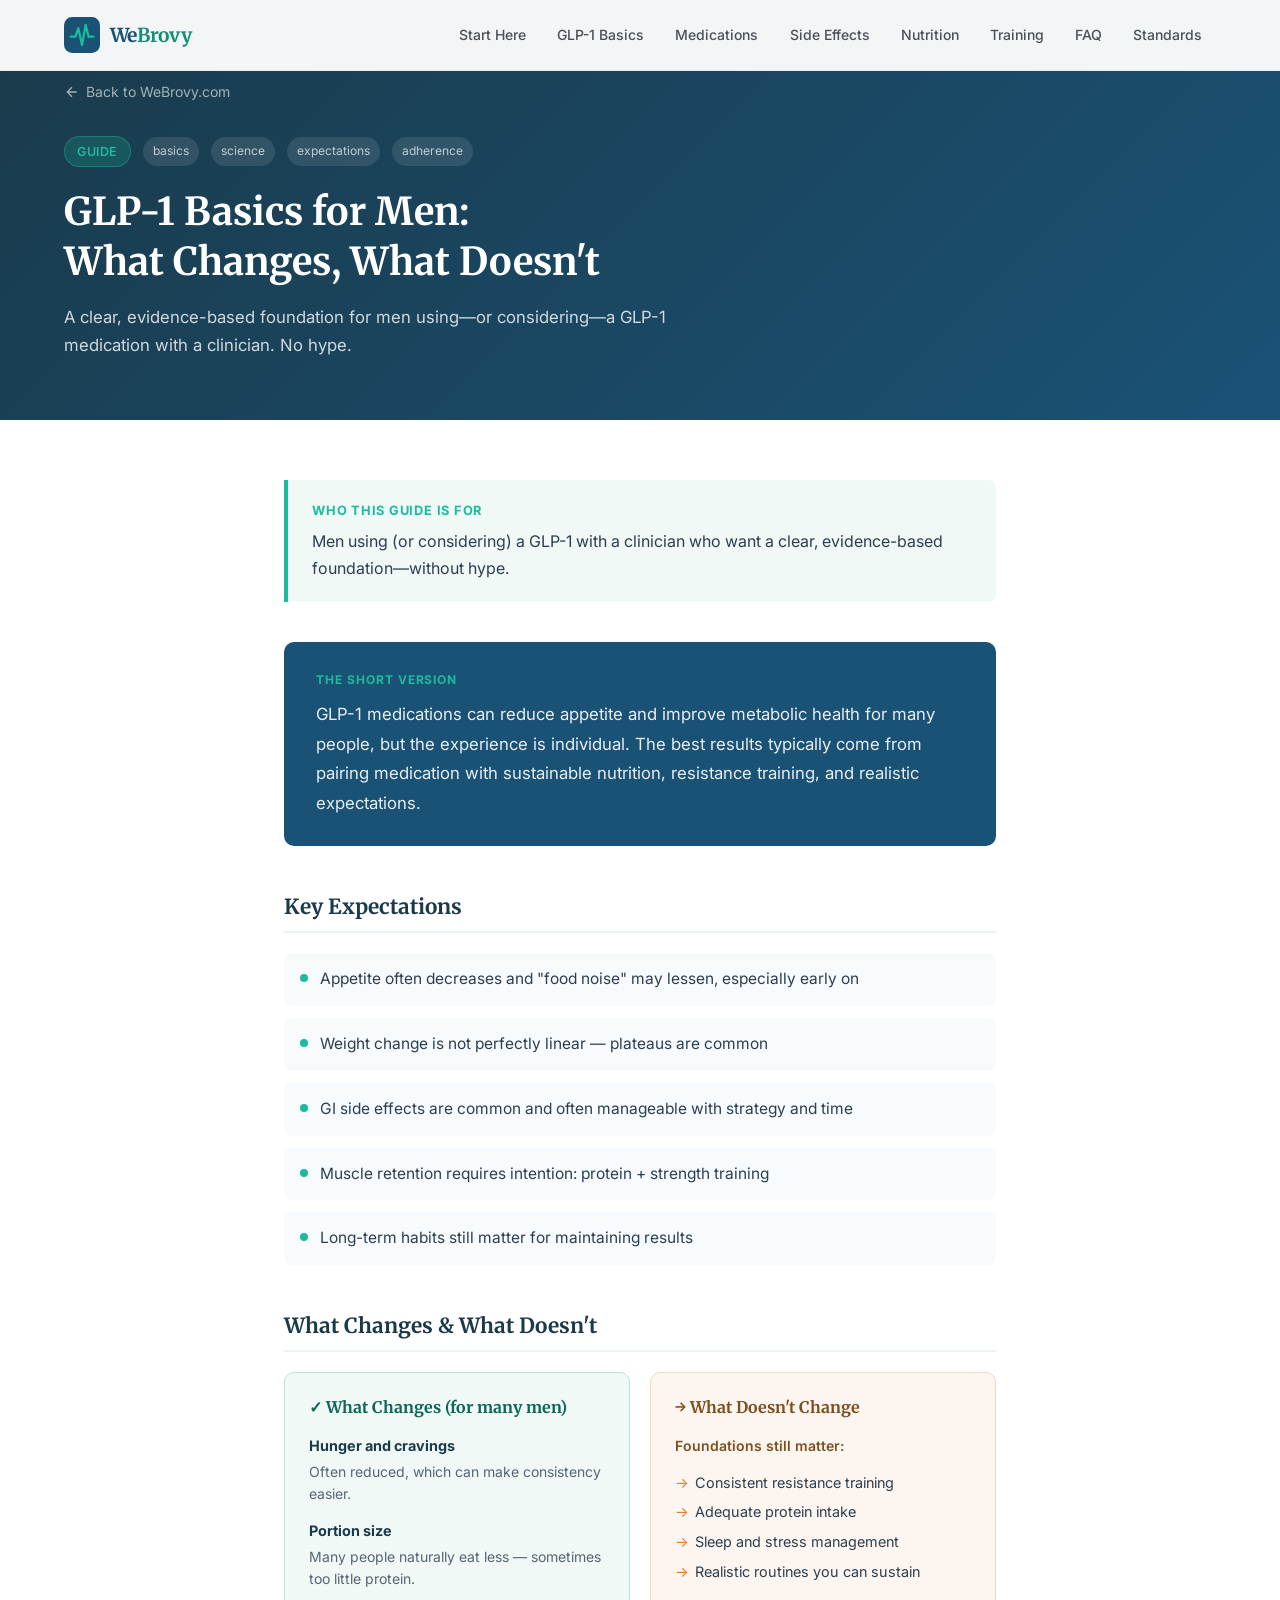
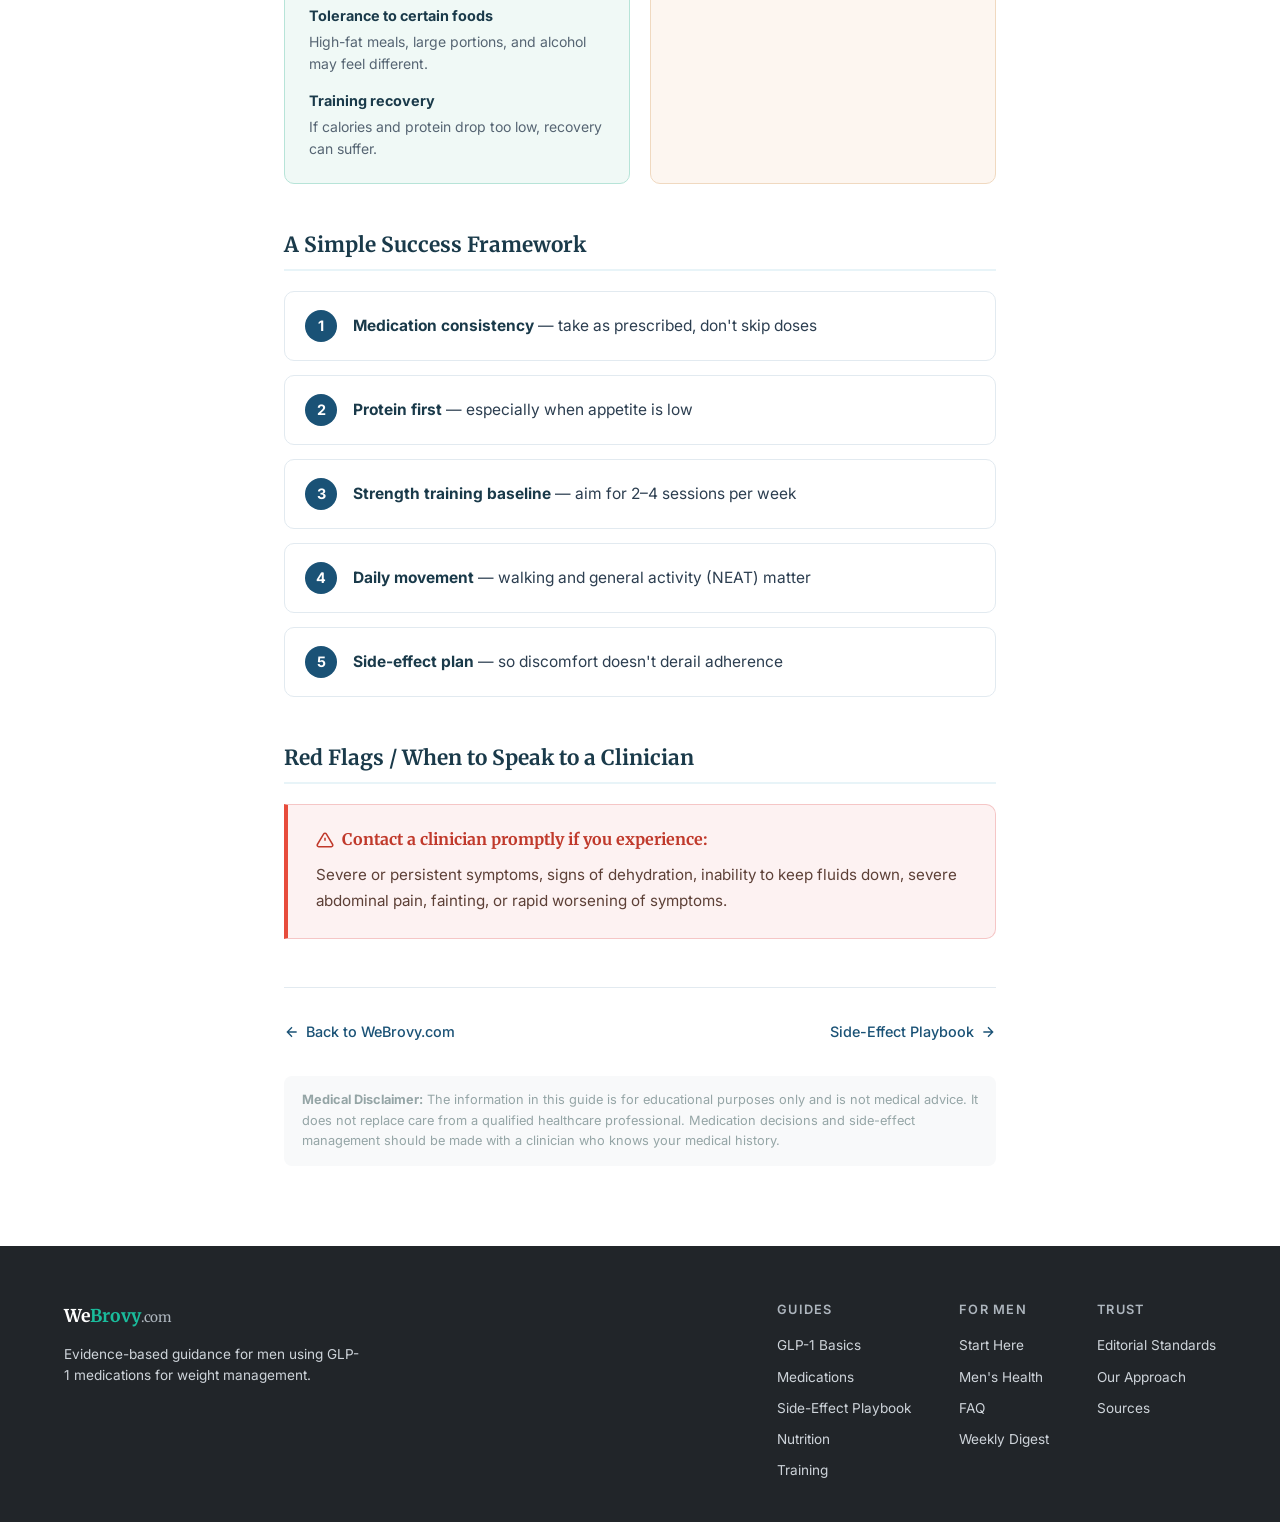
==== commit 8bada5ee: "updated guide hero heading color to white" ====
--- a/glp1-basics.html
+++ b/glp1-basics.html
@@ -48,6 +48,7 @@
       font-weight: 700;
       margin-bottom: 16px;
       line-height: 1.3;
+      color: #ffffff;
     }
     .guide-hero .guide-subtitle {
       font-size: 1.05rem;
